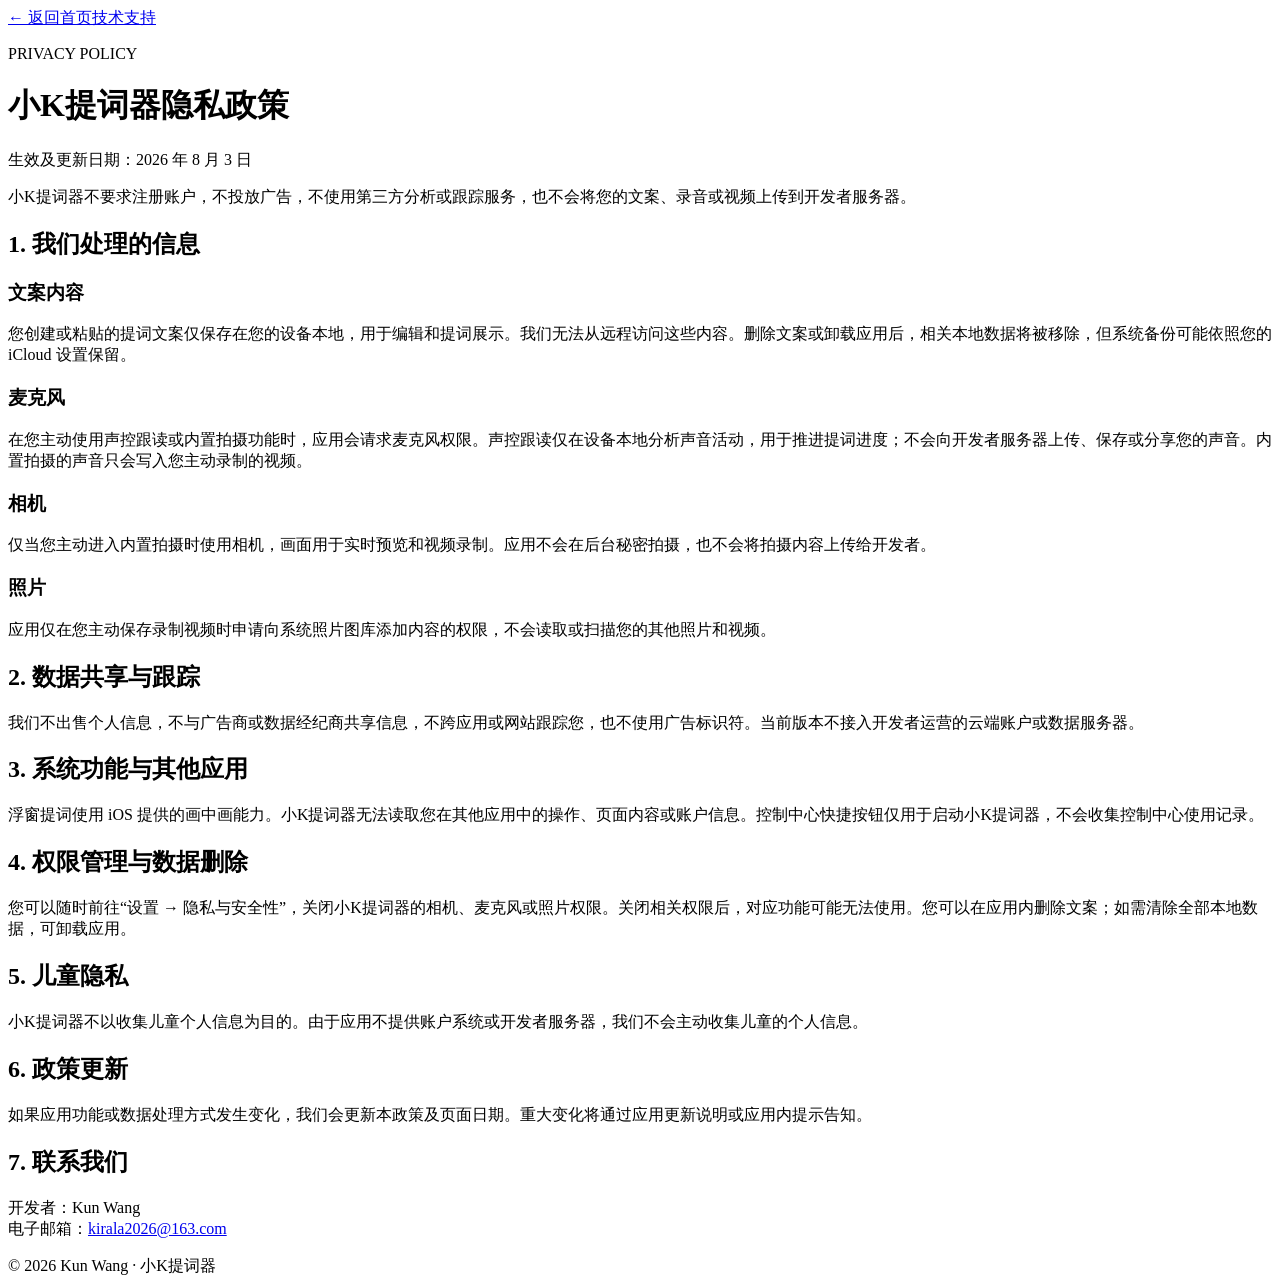
==== privacy.html @ e8d50327 "Add files via upload" ====
<!doctype html>
<html lang="zh-CN">
<head>
  <meta charset="utf-8">
  <meta name="viewport" content="width=device-width, initial-scale=1">
  <meta name="theme-color" content="#0a0a0f">
  <title>隐私政策｜小K提词器</title>
  <link rel="stylesheet" href="assets/style.css">
</head>
<body>
  <main class="shell document">
    <nav><a href="index.html">← 返回首页</a><a href="support.html">技术支持</a></nav>
    <p class="eyebrow">PRIVACY POLICY</p>
    <h1>小K提词器隐私政策</h1>
    <p class="updated">生效及更新日期：2026 年 8 月 3 日</p>

    <div class="notice">小K提词器不要求注册账户，不投放广告，不使用第三方分析或跟踪服务，也不会将您的文案、录音或视频上传到开发者服务器。</div>

    <section>
      <h2>1. 我们处理的信息</h2>
      <h3>文案内容</h3>
      <p>您创建或粘贴的提词文案仅保存在您的设备本地，用于编辑和提词展示。我们无法从远程访问这些内容。删除文案或卸载应用后，相关本地数据将被移除，但系统备份可能依照您的 iCloud 设置保留。</p>
      <h3>麦克风</h3>
      <p>在您主动使用声控跟读或内置拍摄功能时，应用会请求麦克风权限。声控跟读仅在设备本地分析声音活动，用于推进提词进度；不会向开发者服务器上传、保存或分享您的声音。内置拍摄的声音只会写入您主动录制的视频。</p>
      <h3>相机</h3>
      <p>仅当您主动进入内置拍摄时使用相机，画面用于实时预览和视频录制。应用不会在后台秘密拍摄，也不会将拍摄内容上传给开发者。</p>
      <h3>照片</h3>
      <p>应用仅在您主动保存录制视频时申请向系统照片图库添加内容的权限，不会读取或扫描您的其他照片和视频。</p>
    </section>

    <section>
      <h2>2. 数据共享与跟踪</h2>
      <p>我们不出售个人信息，不与广告商或数据经纪商共享信息，不跨应用或网站跟踪您，也不使用广告标识符。当前版本不接入开发者运营的云端账户或数据服务器。</p>
    </section>

    <section>
      <h2>3. 系统功能与其他应用</h2>
      <p>浮窗提词使用 iOS 提供的画中画能力。小K提词器无法读取您在其他应用中的操作、页面内容或账户信息。控制中心快捷按钮仅用于启动小K提词器，不会收集控制中心使用记录。</p>
    </section>

    <section>
      <h2>4. 权限管理与数据删除</h2>
      <p>您可以随时前往“设置 → 隐私与安全性”，关闭小K提词器的相机、麦克风或照片权限。关闭相关权限后，对应功能可能无法使用。您可以在应用内删除文案；如需清除全部本地数据，可卸载应用。</p>
    </section>

    <section>
      <h2>5. 儿童隐私</h2>
      <p>小K提词器不以收集儿童个人信息为目的。由于应用不提供账户系统或开发者服务器，我们不会主动收集儿童的个人信息。</p>
    </section>

    <section>
      <h2>6. 政策更新</h2>
      <p>如果应用功能或数据处理方式发生变化，我们会更新本政策及页面日期。重大变化将通过应用更新说明或应用内提示告知。</p>
    </section>

    <section>
      <h2>7. 联系我们</h2>
      <p>开发者：Kun Wang<br>电子邮箱：<a href="mailto:kirala2026@163.com">kirala2026@163.com</a></p>
    </section>
    <footer>© 2026 Kun Wang · 小K提词器</footer>
  </main>
</body>
</html>
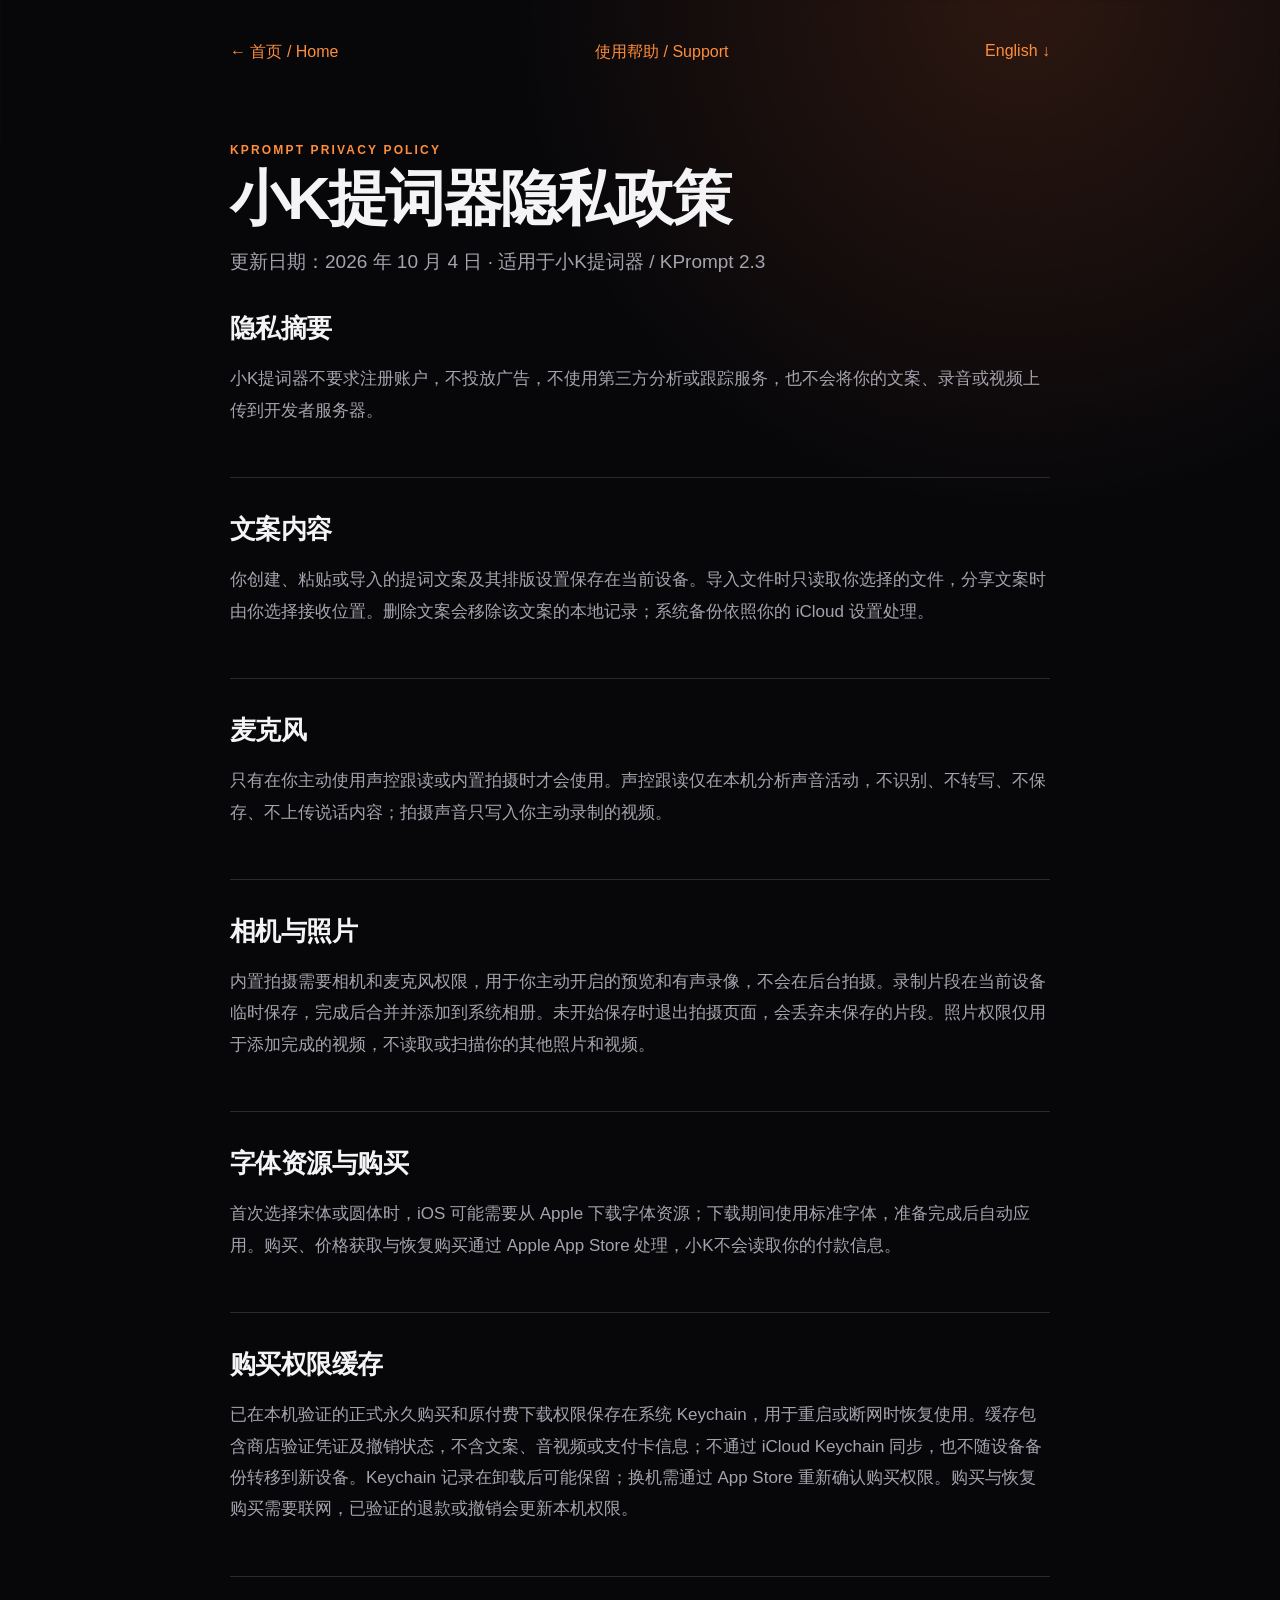
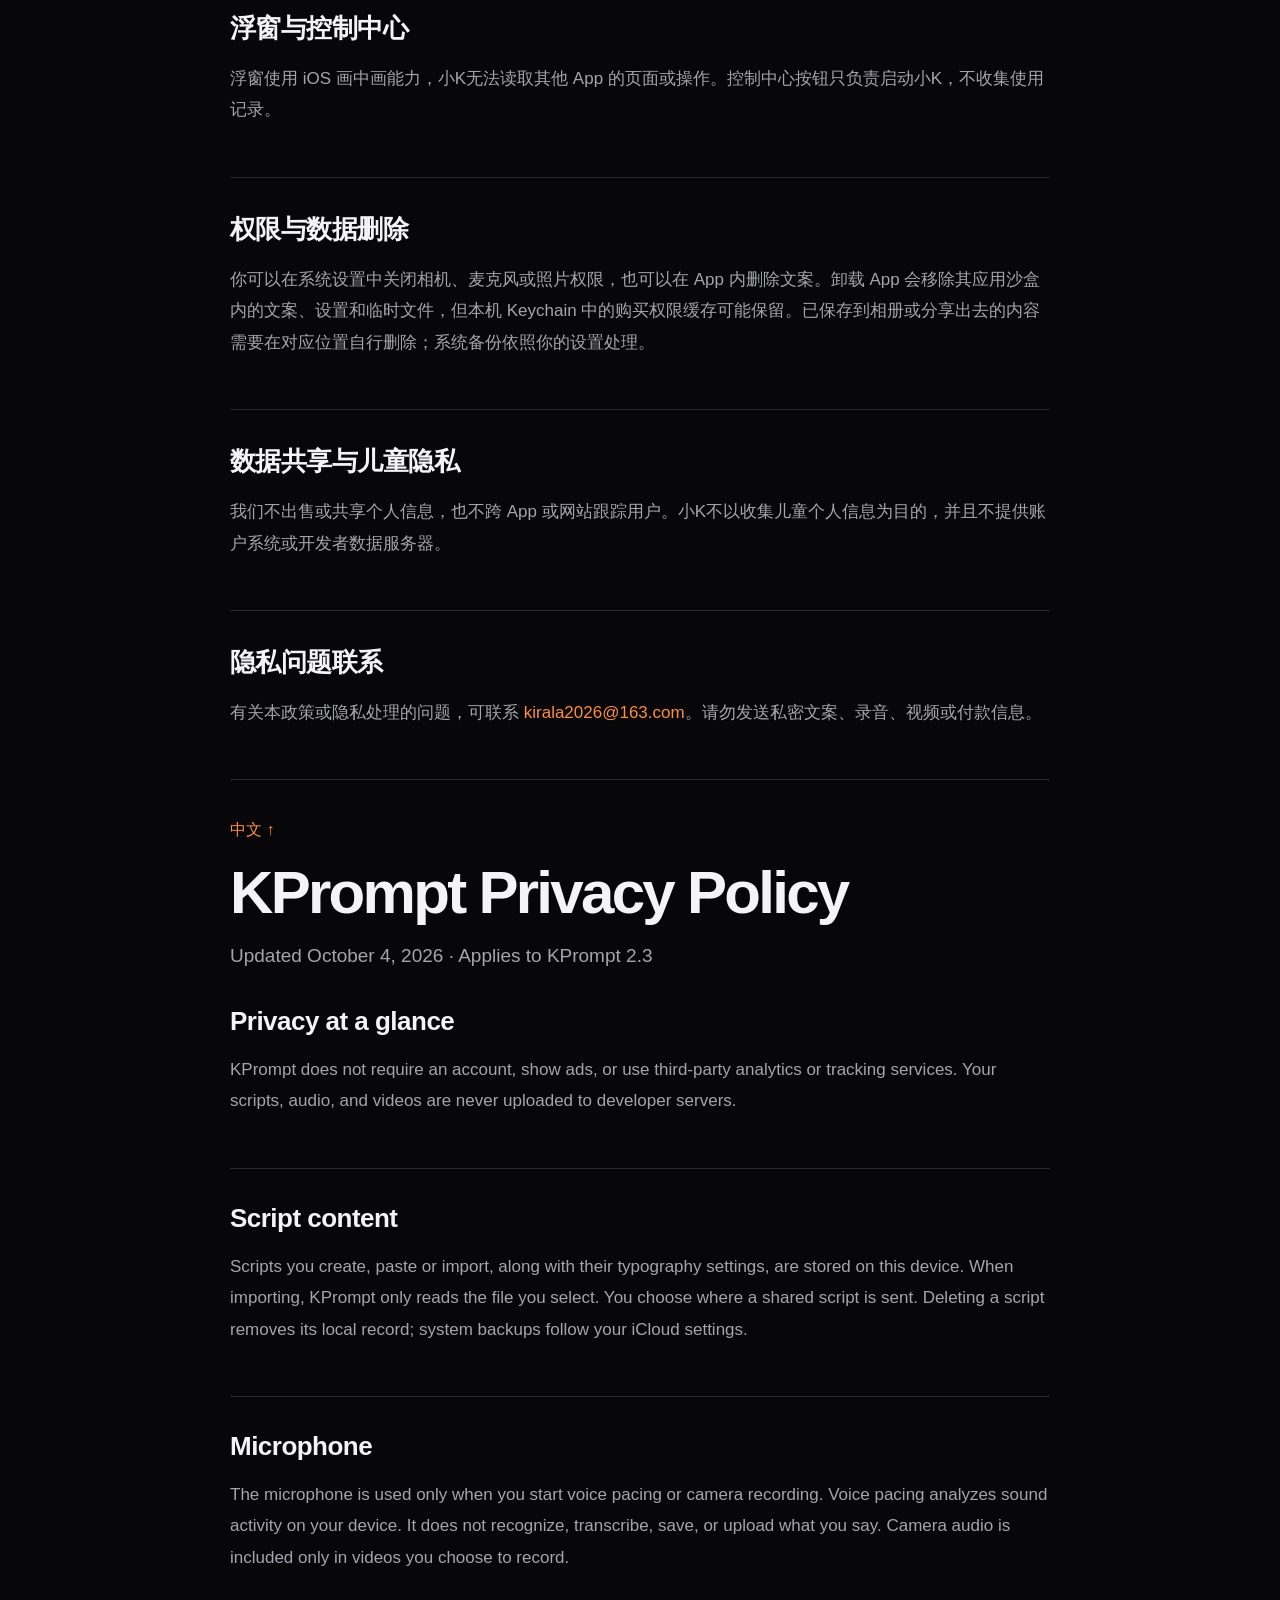
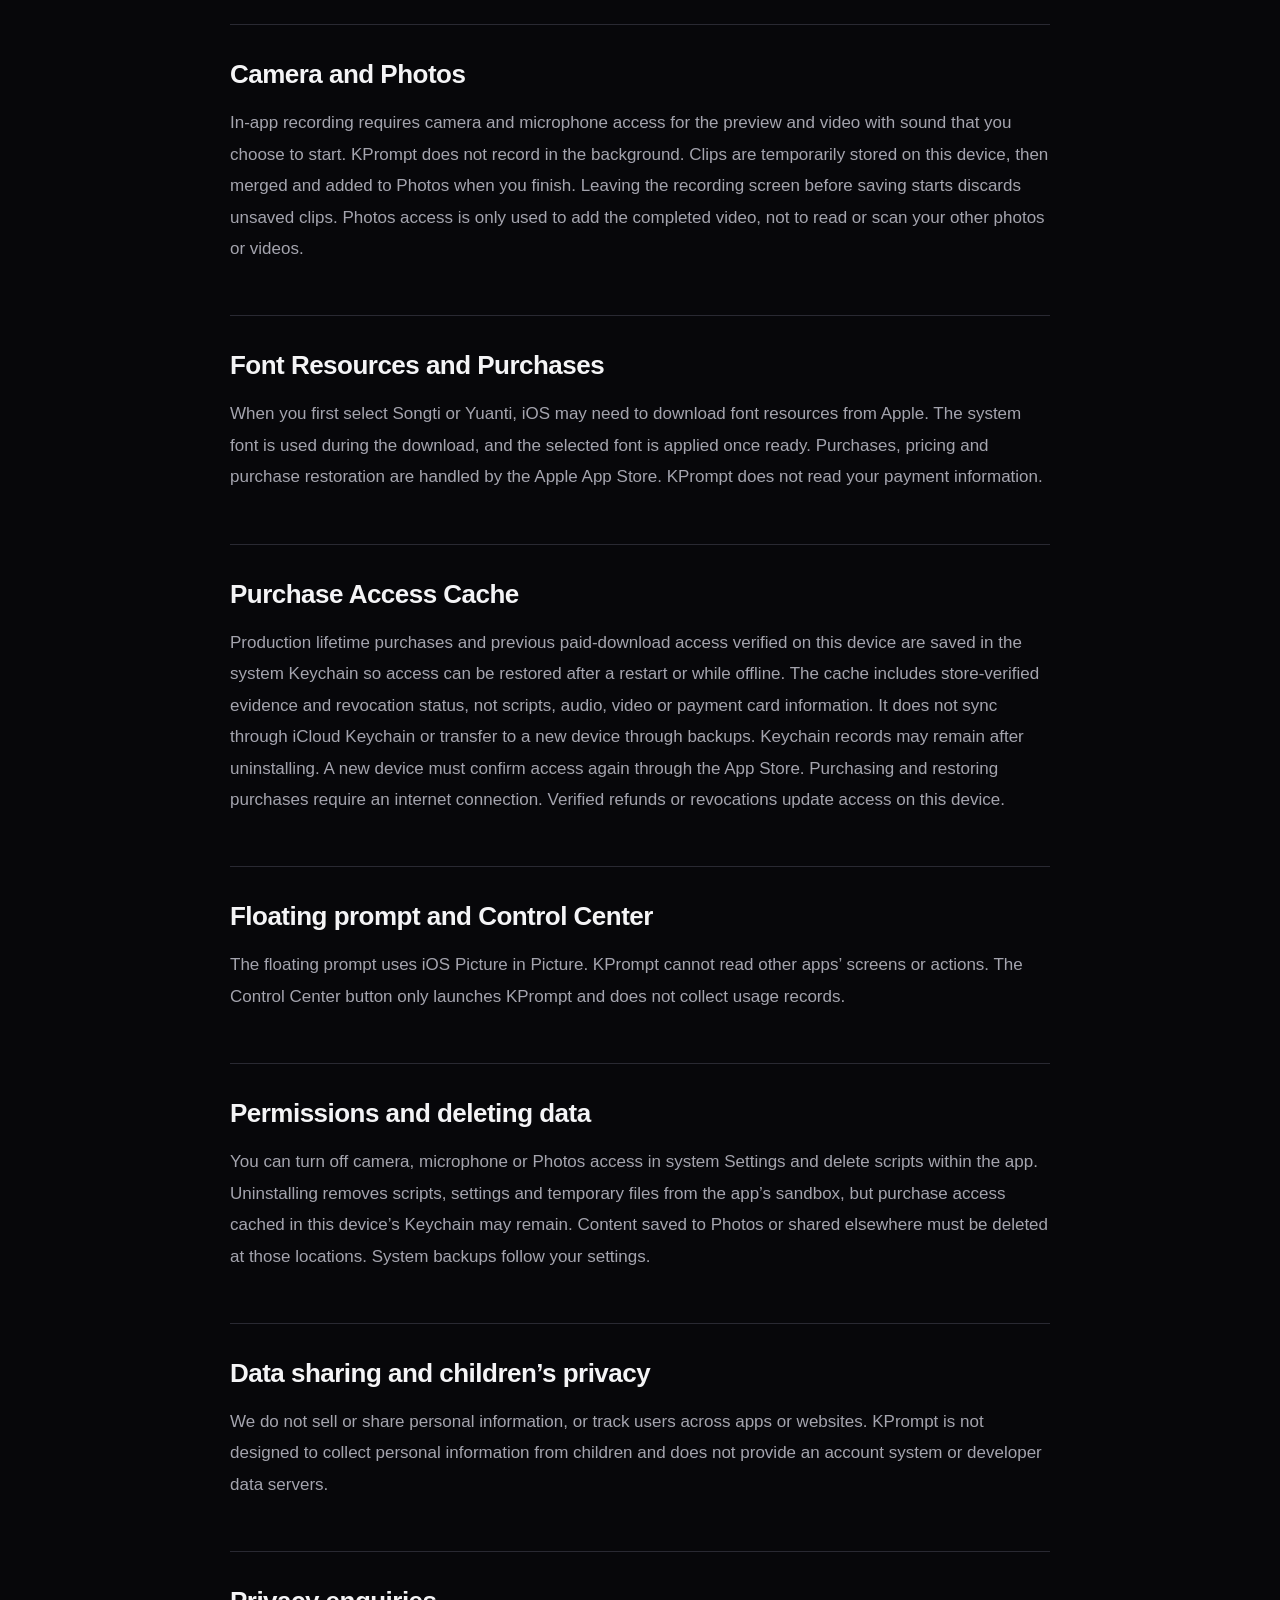
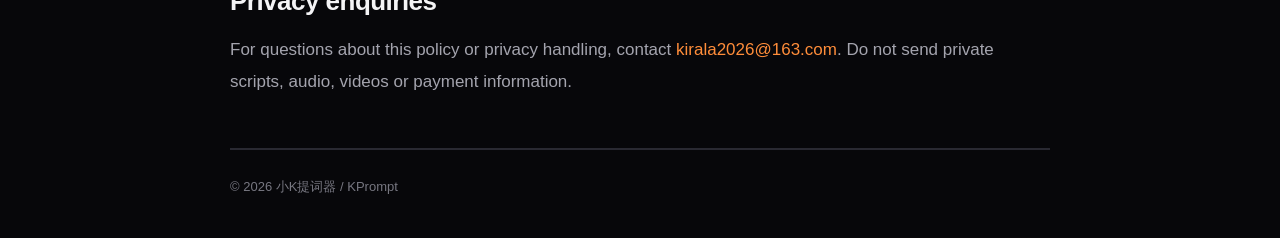
==== commit bdf318a0: "Update KPrompt 2.3 support and privacy documentation" ====
--- a/privacy.html
+++ b/privacy.html
@@ -4,60 +4,102 @@
   <meta charset="utf-8">
   <meta name="viewport" content="width=device-width, initial-scale=1">
   <meta name="theme-color" content="#0a0a0f">
-  <title>隐私政策｜小K提词器</title>
-  <link rel="stylesheet" href="assets/style.css">
+  <meta name="description" content="小K提词器 / KPrompt 2.3 中英隐私政策，包含本地文案与设备 Keychain 购买权限缓存">
+  <title>隐私政策 / Privacy｜小K提词器 / KPrompt</title>
+  <link rel="stylesheet" href="assets/support-2.3.css">
 </head>
 <body>
   <main class="shell document">
-    <nav><a href="index.html">← 返回首页</a><a href="support.html">技术支持</a></nav>
-    <p class="eyebrow">PRIVACY POLICY</p>
-    <h1>小K提词器隐私政策</h1>
-    <p class="updated">生效及更新日期：2026 年 8 月 3 日</p>
-
-    <div class="notice">小K提词器不要求注册账户，不投放广告，不使用第三方分析或跟踪服务，也不会将您的文案、录音或视频上传到开发者服务器。</div>
-
+    <nav aria-label="页面导航"><a href="index.html">← 首页 / Home</a><a href="support.html">使用帮助 / Support</a><a href="#english" lang="en">English ↓</a></nav>
+    <p class="eyebrow">KPROMPT PRIVACY POLICY</p>
+    <h1 id="chinese">小K提词器隐私政策</h1>
+    <p class="updated">更新日期：2026 年 10 月 4 日 · 适用于小K提词器 / KPrompt 2.3</p>
     <section>
-      <h2>1. 我们处理的信息</h2>
-      <h3>文案内容</h3>
-      <p>您创建或粘贴的提词文案仅保存在您的设备本地，用于编辑和提词展示。我们无法从远程访问这些内容。删除文案或卸载应用后，相关本地数据将被移除，但系统备份可能依照您的 iCloud 设置保留。</p>
-      <h3>麦克风</h3>
-      <p>在您主动使用声控跟读或内置拍摄功能时，应用会请求麦克风权限。声控跟读仅在设备本地分析声音活动，用于推进提词进度；不会向开发者服务器上传、保存或分享您的声音。内置拍摄的声音只会写入您主动录制的视频。</p>
-      <h3>相机</h3>
-      <p>仅当您主动进入内置拍摄时使用相机，画面用于实时预览和视频录制。应用不会在后台秘密拍摄，也不会将拍摄内容上传给开发者。</p>
-      <h3>照片</h3>
-      <p>应用仅在您主动保存录制视频时申请向系统照片图库添加内容的权限，不会读取或扫描您的其他照片和视频。</p>
+      <h2>隐私摘要</h2>
+      <p>小K提词器不要求注册账户，不投放广告，不使用第三方分析或跟踪服务，也不会将你的文案、录音或视频上传到开发者服务器。</p>
     </section>
-
     <section>
-      <h2>2. 数据共享与跟踪</h2>
-      <p>我们不出售个人信息，不与广告商或数据经纪商共享信息，不跨应用或网站跟踪您，也不使用广告标识符。当前版本不接入开发者运营的云端账户或数据服务器。</p>
+      <h2>文案内容</h2>
+      <p>你创建、粘贴或导入的提词文案及其排版设置保存在当前设备。导入文件时只读取你选择的文件，分享文案时由你选择接收位置。删除文案会移除该文案的本地记录；系统备份依照你的 iCloud 设置处理。</p>
     </section>
-
     <section>
-      <h2>3. 系统功能与其他应用</h2>
-      <p>浮窗提词使用 iOS 提供的画中画能力。小K提词器无法读取您在其他应用中的操作、页面内容或账户信息。控制中心快捷按钮仅用于启动小K提词器，不会收集控制中心使用记录。</p>
+      <h2>麦克风</h2>
+      <p>只有在你主动使用声控跟读或内置拍摄时才会使用。声控跟读仅在本机分析声音活动，不识别、不转写、不保存、不上传说话内容；拍摄声音只写入你主动录制的视频。</p>
     </section>
-
     <section>
-      <h2>4. 权限管理与数据删除</h2>
-      <p>您可以随时前往“设置 → 隐私与安全性”，关闭小K提词器的相机、麦克风或照片权限。关闭相关权限后，对应功能可能无法使用。您可以在应用内删除文案；如需清除全部本地数据，可卸载应用。</p>
+      <h2>相机与照片</h2>
+      <p>内置拍摄需要相机和麦克风权限，用于你主动开启的预览和有声录像，不会在后台拍摄。录制片段在当前设备临时保存，完成后合并并添加到系统相册。未开始保存时退出拍摄页面，会丢弃未保存的片段。照片权限仅用于添加完成的视频，不读取或扫描你的其他照片和视频。</p>
     </section>
-
     <section>
-      <h2>5. 儿童隐私</h2>
-      <p>小K提词器不以收集儿童个人信息为目的。由于应用不提供账户系统或开发者服务器，我们不会主动收集儿童的个人信息。</p>
+      <h2>字体资源与购买</h2>
+      <p>首次选择宋体或圆体时，iOS 可能需要从 Apple 下载字体资源；下载期间使用标准字体，准备完成后自动应用。购买、价格获取与恢复购买通过 Apple App Store 处理，小K不会读取你的付款信息。</p>
     </section>
-
     <section>
-      <h2>6. 政策更新</h2>
-      <p>如果应用功能或数据处理方式发生变化，我们会更新本政策及页面日期。重大变化将通过应用更新说明或应用内提示告知。</p>
+      <h2>购买权限缓存</h2>
+      <p>已在本机验证的正式永久购买和原付费下载权限保存在系统 Keychain，用于重启或断网时恢复使用。缓存包含商店验证凭证及撤销状态，不含文案、音视频或支付卡信息；不通过 iCloud Keychain 同步，也不随设备备份转移到新设备。Keychain 记录在卸载后可能保留；换机需通过 App Store 重新确认购买权限。购买与恢复购买需要联网，已验证的退款或撤销会更新本机权限。</p>
     </section>
-
     <section>
-      <h2>7. 联系我们</h2>
-      <p>开发者：Kun Wang<br>电子邮箱：<a href="mailto:kirala2026@163.com">kirala2026@163.com</a></p>
+      <h2>浮窗与控制中心</h2>
+      <p>浮窗使用 iOS 画中画能力，小K无法读取其他 App 的页面或操作。控制中心按钮只负责启动小K，不收集使用记录。</p>
     </section>
-    <footer>© 2026 Kun Wang · 小K提词器</footer>
+    <section>
+      <h2>权限与数据删除</h2>
+      <p>你可以在系统设置中关闭相机、麦克风或照片权限，也可以在 App 内删除文案。卸载 App 会移除其应用沙盒内的文案、设置和临时文件，但本机 Keychain 中的购买权限缓存可能保留。已保存到相册或分享出去的内容需要在对应位置自行删除；系统备份依照你的设置处理。</p>
+    </section>
+    <section>
+      <h2>数据共享与儿童隐私</h2>
+      <p>我们不出售或共享个人信息，也不跨 App 或网站跟踪用户。小K不以收集儿童个人信息为目的，并且不提供账户系统或开发者数据服务器。</p>
+    </section>
+    <section>
+      <h2>隐私问题联系</h2>
+      <p>有关本政策或隐私处理的问题，可联系 <a href="mailto:kirala2026@163.com">kirala2026@163.com</a>。请勿发送私密文案、录音、视频或付款信息。</p>
+    </section>
+    <div id="english" lang="en">
+      <a href="#chinese">中文 ↑</a>
+      <h1>KPrompt Privacy Policy</h1>
+      <p class="updated">Updated October 4, 2026 · Applies to KPrompt 2.3</p>
+    <section>
+      <h2>Privacy at a glance</h2>
+      <p>KPrompt does not require an account, show ads, or use third-party analytics or tracking services. Your scripts, audio, and videos are never uploaded to developer servers.</p>
+    </section>
+    <section>
+      <h2>Script content</h2>
+      <p>Scripts you create, paste or import, along with their typography settings, are stored on this device. When importing, KPrompt only reads the file you select. You choose where a shared script is sent. Deleting a script removes its local record; system backups follow your iCloud settings.</p>
+    </section>
+    <section>
+      <h2>Microphone</h2>
+      <p>The microphone is used only when you start voice pacing or camera recording. Voice pacing analyzes sound activity on your device. It does not recognize, transcribe, save, or upload what you say. Camera audio is included only in videos you choose to record.</p>
+    </section>
+    <section>
+      <h2>Camera and Photos</h2>
+      <p>In-app recording requires camera and microphone access for the preview and video with sound that you choose to start. KPrompt does not record in the background. Clips are temporarily stored on this device, then merged and added to Photos when you finish. Leaving the recording screen before saving starts discards unsaved clips. Photos access is only used to add the completed video, not to read or scan your other photos or videos.</p>
+    </section>
+    <section>
+      <h2>Font Resources and Purchases</h2>
+      <p>When you first select Songti or Yuanti, iOS may need to download font resources from Apple. The system font is used during the download, and the selected font is applied once ready. Purchases, pricing and purchase restoration are handled by the Apple App Store. KPrompt does not read your payment information.</p>
+    </section>
+    <section>
+      <h2>Purchase Access Cache</h2>
+      <p>Production lifetime purchases and previous paid-download access verified on this device are saved in the system Keychain so access can be restored after a restart or while offline. The cache includes store-verified evidence and revocation status, not scripts, audio, video or payment card information. It does not sync through iCloud Keychain or transfer to a new device through backups. Keychain records may remain after uninstalling. A new device must confirm access again through the App Store. Purchasing and restoring purchases require an internet connection. Verified refunds or revocations update access on this device.</p>
+    </section>
+    <section>
+      <h2>Floating prompt and Control Center</h2>
+      <p>The floating prompt uses iOS Picture in Picture. KPrompt cannot read other apps’ screens or actions. The Control Center button only launches KPrompt and does not collect usage records.</p>
+    </section>
+    <section>
+      <h2>Permissions and deleting data</h2>
+      <p>You can turn off camera, microphone or Photos access in system Settings and delete scripts within the app. Uninstalling removes scripts, settings and temporary files from the app’s sandbox, but purchase access cached in this device’s Keychain may remain. Content saved to Photos or shared elsewhere must be deleted at those locations. System backups follow your settings.</p>
+    </section>
+    <section>
+      <h2>Data sharing and children’s privacy</h2>
+      <p>We do not sell or share personal information, or track users across apps or websites. KPrompt is not designed to collect personal information from children and does not provide an account system or developer data servers.</p>
+    </section>
+    <section>
+      <h2>Privacy enquiries</h2>
+      <p>For questions about this policy or privacy handling, contact <a href="mailto:kirala2026@163.com">kirala2026@163.com</a>. Do not send private scripts, audio, videos or payment information.</p>
+    </section>
+    </div>
+    <footer>© 2026 小K提词器 / KPrompt</footer>
   </main>
 </body>
 </html>
--- a/assets/support-2.3.css
+++ b/assets/support-2.3.css
@@ -0,0 +1,3 @@
+:root{color-scheme:dark;--bg:#07070a;--panel:#121218;--line:#292932;--text:#f4f4f6;--muted:#a4a4ae;--accent:#ff6338;--accent2:#ff8d3a}*{box-sizing:border-box}html{font-family:-apple-system,BlinkMacSystemFont,"SF Pro Display","PingFang SC","Helvetica Neue",sans-serif;background:var(--bg);color:var(--text)}body{margin:0;background:radial-gradient(circle at 80% 0%,#2c1710 0,transparent 32rem),var(--bg);min-height:100vh}.shell{width:min(1040px,calc(100% - 40px));margin:0 auto}.hero{display:flex;align-items:center;gap:30px;padding:100px 0 64px}.app-icon{width:124px;height:124px;border-radius:28px;box-shadow:0 22px 70px #000,0 0 0 1px #ffffff26}.eyebrow{font-size:12px;font-weight:800;letter-spacing:.18em;color:var(--accent2);margin:0 0 10px}h1{font-size:clamp(42px,7vw,74px);line-height:1.05;margin:0 0 16px;letter-spacing:-.045em}h2{font-size:26px;margin:0 0 12px;letter-spacing:-.02em}h3{font-size:18px;margin:28px 0 8px}.lead,.updated{font-size:19px;color:var(--muted);line-height:1.65;margin:0}.grid{display:grid;grid-template-columns:1fr 1fr;gap:20px}.card{display:block;padding:32px;border:1px solid var(--line);border-radius:28px;background:#121218cc;color:var(--text);text-decoration:none;transition:.2s transform,.2s border-color}.card:hover{transform:translateY(-3px);border-color:#ff633880}.card p,.contact p,.document section p,.document li{color:var(--muted);line-height:1.85}.icon{display:grid;place-items:center;width:46px;height:46px;margin-bottom:40px;border-radius:14px;background:linear-gradient(135deg,var(--accent),var(--accent2));color:#111;font-weight:900;font-size:21px}.arrow{display:inline-block;margin-top:18px;color:var(--accent2);font-weight:700}.contact{display:flex;align-items:center;justify-content:space-between;gap:24px;margin:20px 0 80px;padding:34px;border-radius:28px;background:linear-gradient(135deg,#1b1717,#111116);border:1px solid var(--line)}.contact p{margin:0;max-width:620px}.button{display:inline-flex;align-items:center;justify-content:center;min-height:50px;padding:0 24px;border-radius:999px;background:linear-gradient(135deg,var(--accent),var(--accent2));color:#111;text-decoration:none;font-weight:800;white-space:nowrap}footer{padding:28px 0 42px;border-top:1px solid var(--line);color:#777781;font-size:13px}.document{max-width:820px;padding-top:42px}.document nav{display:flex;justify-content:space-between;margin-bottom:80px}.document nav a,.document a{color:var(--accent2);text-decoration:none}.document h1{font-size:clamp(38px,7vw,60px)}.document section{padding:34px 0;border-bottom:1px solid var(--line)}.document section p,.document li{font-size:17px}.document li+li{margin-top:10px}.notice{margin-top:40px;padding:22px 24px;border:1px solid #ff633866;border-radius:18px;background:#ff633814;color:#ffd4c8;line-height:1.75}.faq details{padding:20px 0;border-top:1px solid var(--line)}.faq summary{cursor:pointer;font-size:18px;font-weight:700}.faq details p{margin-bottom:0}.compact{margin:48px 0}.compact h2{margin-bottom:4px}@media(max-width:650px){.shell{width:min(100% - 28px,1040px)}.hero{align-items:flex-start;flex-direction:column;padding:64px 0 42px}.app-icon{width:96px;height:96px;border-radius:22px}.grid{grid-template-columns:1fr}.contact{align-items:flex-start;flex-direction:column;margin-bottom:50px}.button{width:100%}.document nav{margin-bottom:56px}}
+
+.document nav{flex-wrap:wrap;gap:16px}.document .button{color:#111}.document #english{padding-top:40px}.document #english>h1{margin-top:20px}.shell:not(.document)>section:not(.grid):not(.contact){padding:30px 0}a:focus-visible,summary:focus-visible{outline:2px solid var(--accent2);outline-offset:5px}
